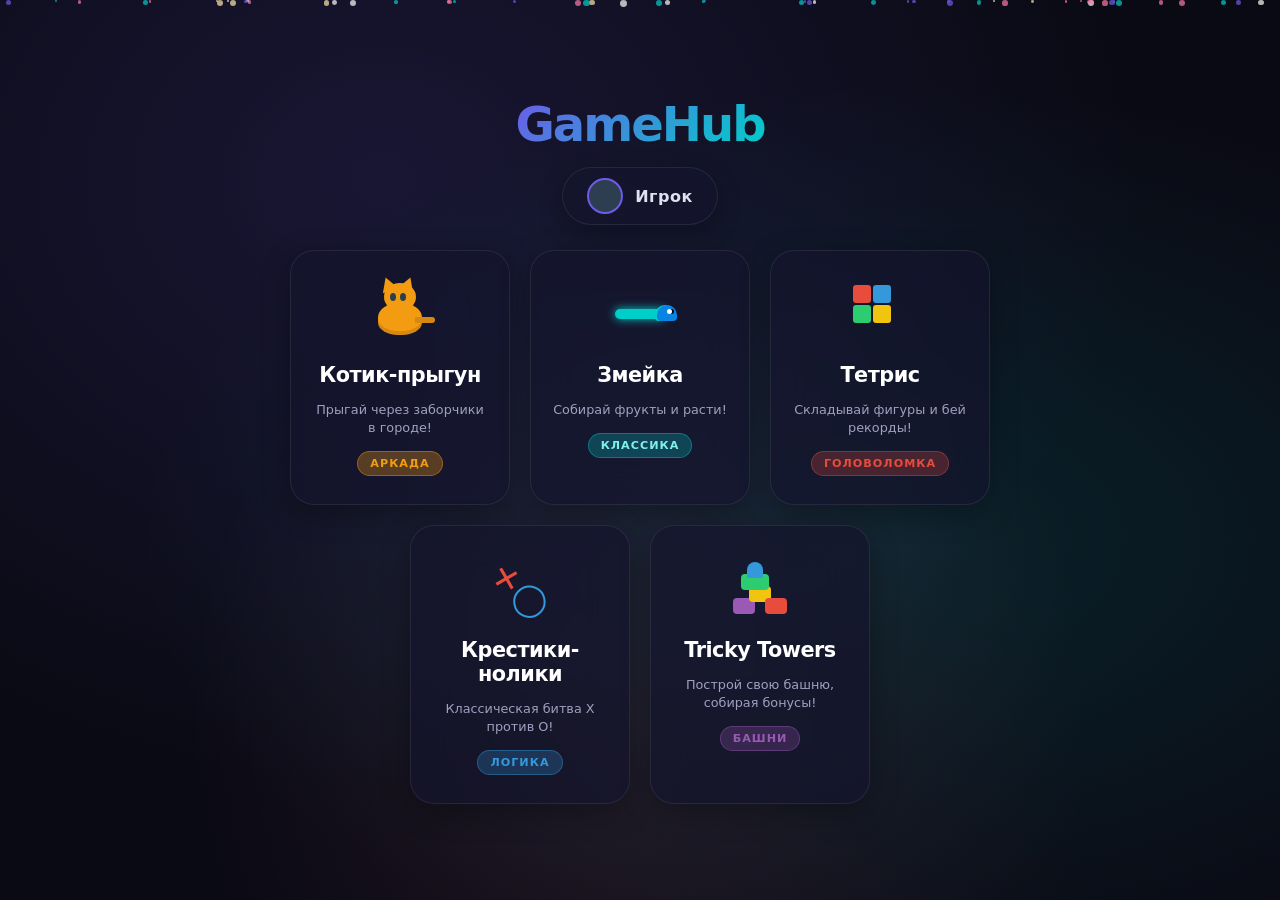
==== PortalGames/index.html @ b92e4eea "Add files via upload" ====
<!DOCTYPE html>
<html lang="ru">
<head>
    <meta charset="UTF-8">
    <meta name="viewport" content="width=device-width, initial-scale=1.0">
    <title>GameHub — Меню</title>
    <style>
        :root {
            --bg: #0a0a14;
            --surface: #14142b;
            --accent: #6c5ce7;
            --accent2: #00cec9;
            --accent3: #fd79a8;
            --text: #e0e0f0;
            --text2: #a0a0c0;
            --glass: rgba(20, 20, 45, 0.7);
            --border: rgba(255, 255, 255, 0.08);
            --radius: 24px;
        }

        * { margin: 0; padding: 0; box-sizing: border-box; }

        body {
            font-family: 'Segoe UI', 'Inter', system-ui, sans-serif;
            background: var(--bg);
            color: var(--text);
            min-height: 100vh;
            display: flex;
            align-items: center;
            justify-content: center;
            overflow-x: hidden;
            background-image:
                radial-gradient(ellipse at 30% 20%, rgba(108, 92, 231, 0.15) 0%, transparent 60%),
                radial-gradient(ellipse at 70% 60%, rgba(0, 206, 201, 0.12) 0%, transparent 60%),
                radial-gradient(ellipse at 50% 80%, rgba(253, 121, 168, 0.1) 0%, transparent 50%);
            opacity: 0;
            transition: opacity 0.4s ease;
        }

        body.fade-in { opacity: 1; }

        .particles {
            position: fixed; top: 0; left: 0; width: 100%; height: 100%; pointer-events: none; z-index: 0;
        }
        .particle {
            position: absolute; border-radius: 50%; background: white; animation: floatUp linear infinite;
            opacity: 0.7;
        }
        @keyframes floatUp {
            0% { transform: translateY(100vh) scale(0.7); opacity: 0.5; }
            100% { transform: translateY(-10vh) scale(1.3); opacity: 0.9; }
        }

        .app-container {
            position: relative; z-index: 1; width: 100%; max-width: 800px; padding: 20px;
        }

        .header {
            text-align: center;
            margin-bottom: 15px;
        }
        .header .logo {
            font-size: 3rem; font-weight: 900; letter-spacing: -2px;
            background: linear-gradient(135deg, var(--accent), var(--accent2), var(--accent3));
            -webkit-background-clip: text; background-clip: text; -webkit-text-fill-color: transparent;
            animation: logoShimmer 4s ease-in-out infinite; background-size: 200% 200%;
            display: inline-block;
        }
        @keyframes logoShimmer {
            0%, 100% { background-position: 0% 50%; }
            50% { background-position: 100% 50%; }
        }

        .user-bar {
            display: flex;
            justify-content: center;
            margin-bottom: 25px;
        }
        .profile-btn {
            display: flex;
            align-items: center;
            gap: 12px;
            background: var(--glass);
            backdrop-filter: blur(20px);
            border: 1px solid var(--border);
            border-radius: 50px;
            padding: 10px 24px;
            cursor: pointer;
            transition: all 0.35s;
            text-decoration: none;
            color: var(--text);
            font-weight: 600;
            box-shadow: 0 8px 25px rgba(0,0,0,0.3);
        }
        .profile-btn:hover {
            background: rgba(108,92,231,0.15);
            border-color: rgba(255,255,255,0.2);
            box-shadow: 0 0 20px rgba(108,92,231,0.4);
            transform: translateY(-2px);
        }
        .profile-avatar {
            width: 36px; height: 36px;
            border-radius: 50%;
            background: #2c3e50;
            background-size: cover;
            background-position: center;
            border: 2px solid var(--accent);
            flex-shrink: 0;
        }
        .profile-nick {
            font-size: 1rem;
            letter-spacing: 0.5px;
        }

        .games-grid {
            display: flex;
            flex-wrap: wrap;
            justify-content: center;
            gap: 20px;
        }

        .game-card {
            background: var(--glass);
            backdrop-filter: blur(20px);
            border: 1px solid var(--border);
            border-radius: var(--radius);
            padding: 28px 22px;
            cursor: pointer;
            transition: transform 0.35s ease, box-shadow 0.35s ease, border-color 0.35s;
            text-align: center;
            box-shadow: 0 8px 30px rgba(0,0,0,0.3);
            display: flex;
            flex-direction: column;
            align-items: center;
            gap: 14px;
            text-decoration: none;
            color: inherit;
            flex: 0 1 220px;
        }
        .game-card:hover {
            transform: translateY(-8px) scale(1.03);
            border-color: rgba(255,255,255,0.2);
            box-shadow: 0 20px 50px rgba(108,92,231,0.3), 0 0 0 1px rgba(255,255,255,0.1) inset;
        }
        .game-card:active { transform: scale(0.96); }

        /* CSS-иконки */
        .icon-cat, .icon-snake, .icon-tetris, .icon-tic-tac-toe, .icon-tricky-towers {
            width: 70px; height: 70px; position: relative; display: inline-block;
        }
        .icon-cat .cat-body {
            position: absolute; width: 44px; height: 28px; background: #f39c12; border-radius: 50% 50% 45% 45%;
            left: 13px; top: 24px; box-shadow: 0 4px 0 #d68910;
            animation: catBounce 2s infinite ease-in-out;
        }
        .icon-cat .cat-head {
            position: absolute; width: 32px; height: 28px; background: #f39c12; border-radius: 50%;
            left: 19px; top: 4px; z-index: 1;
        }
        .icon-cat .ear-left, .icon-cat .ear-right {
            position: absolute; width: 0; height: 0;
            border-left: 8px solid transparent; border-right: 8px solid transparent; border-bottom: 14px solid #f39c12;
            z-index: 0;
        }
        .icon-cat .ear-left { left: 15px; top: -2px; transform: rotate(-20deg); }
        .icon-cat .ear-right { left: 35px; top: -2px; transform: rotate(20deg); }
        .icon-cat .eyes {
            position: absolute; width: 6px; height: 8px; background: #2c3e50; border-radius: 50%;
            left: 25px; top: 14px; box-shadow: 10px 0 0 #2c3e50; z-index: 2;
            animation: blink 3s infinite;
        }
        .icon-cat .tail {
            position: absolute; width: 20px; height: 6px; background: #d68910; border-radius: 0 10px 10px 0;
            left: 50px; top: 38px; transform-origin: left center;
            animation: tailWag 1.5s infinite ease-in-out;
        }
        @keyframes catBounce {
            0%,100% { transform: translateY(0); }
            50% { transform: translateY(-6px); }
        }
        @keyframes tailWag {
            0%,100% { transform: rotate(0deg); }
            25% { transform: rotate(20deg); }
            75% { transform: rotate(-20deg); }
        }
        @keyframes blink {
            0%,90%,100% { transform: scaleY(1); }
            95% { transform: scaleY(0.1); }
        }

        .icon-snake .snake-body {
            position: absolute; width: 50px; height: 10px; background: #00cec9; border-radius: 20px;
            left: 10px; top: 30px; animation: snakeMove 2s infinite alternate ease-in-out;
            box-shadow: 0 0 10px #00cec9;
        }
        .icon-snake .snake-head {
            position: absolute; width: 20px; height: 16px; background: #0984e3; border-radius: 10px 10px 4px 4px;
            left: 52px; top: 26px; box-shadow: -2px 0 0 #00cec9;
            animation: snakeHead 2s infinite alternate ease-in-out;
        }
        .icon-snake .snake-eye {
            position: absolute; width: 5px; height: 5px; background: #fff; border-radius: 50%;
            left: 62px; top: 30px; box-shadow: 2px 0 0 #000;
        }
        @keyframes snakeMove {
            0% { transform: translateX(0) rotate(-10deg); }
            100% { transform: translateX(6px) rotate(5deg); }
        }
        @keyframes snakeHead {
            0% { transform: translateX(0); }
            100% { transform: translateX(6px); }
        }

        .icon-tetris .block {
            position: absolute; width: 18px; height: 18px; border-radius: 3px;
            animation: tetrisFloat 2s infinite ease-in-out;
        }
        .icon-tetris .b1 { background: #e74c3c; left: 8px; top: 6px; }
        .icon-tetris .b2 { background: #3498db; left: 28px; top: 6px; }
        .icon-tetris .b3 { background: #2ecc71; left: 8px; top: 26px; }
        .icon-tetris .b4 { background: #f1c40f; left: 28px; top: 26px; }
        @keyframes tetrisFloat {
            0%,100% { transform: translateY(0); }
            50% { transform: translateY(-4px); }
        }

        .icon-tic-tac-toe {
            width: 70px; height: 70px; position: relative; display: flex; align-items: center; justify-content: center;
        }
        .icon-tic-tac-toe .x-mark, .icon-tic-tac-toe .o-mark {
            position: absolute; font-size: 32px; font-weight: bold;
        }
        .icon-tic-tac-toe .x-mark {
            color: #e74c3c; left: 8px; top: 6px; transform: rotate(15deg);
            animation: xFloat 1.5s infinite alternate;
        }
        .icon-tic-tac-toe .o-mark {
            color: #3498db; right: 8px; bottom: 6px; transform: rotate(-10deg);
            animation: oFloat 1.5s infinite alternate;
        }
        @keyframes xFloat {
            0% { transform: rotate(15deg) translateY(0); }
            100% { transform: rotate(15deg) translateY(-3px); }
        }
        @keyframes oFloat {
            0% { transform: rotate(-10deg) translateY(0); }
            100% { transform: rotate(-10deg) translateY(3px); }
        }

        /* Иконка Tricky Towers */
        .icon-tricky-towers {
            width: 70px; height: 70px; position: relative; display: flex; align-items: center; justify-content: center;
        }
        .icon-tricky-towers .block {
            position: absolute; width: 22px; height: 16px; border-radius: 4px;
            animation: towerFloat 2s infinite ease-in-out;
        }
        .icon-tricky-towers .b1 { background: #9b59b6; bottom: 10px; left: 8px; animation-delay: 0s; }
        .icon-tricky-towers .b2 { background: #f1c40f; bottom: 22px; left: 24px; animation-delay: 0.2s; }
        .icon-tricky-towers .b3 { background: #e74c3c; bottom: 10px; right: 8px; animation-delay: 0.4s; }
        .icon-tricky-towers .b4 { background: #2ecc71; bottom: 34px; left: 16px; width: 28px; animation-delay: 0.6s; }
        .icon-tricky-towers .b5 { background: #3498db; bottom: 46px; left: 22px; width: 16px; animation-delay: 0.8s; border-radius: 8px 8px 2px 2px; }
        @keyframes towerFloat {
            0%,100% { transform: translateY(0) rotate(0deg); }
            50% { transform: translateY(-3px) rotate(2deg); }
        }

        .game-title { font-size: 1.3rem; font-weight: 700; letter-spacing: -0.5px; color: #fff; }
        .game-desc { font-size: 0.8rem; color: var(--text2); line-height: 1.4; }
        .game-badge {
            display: inline-block; padding: 5px 12px; border-radius: 20px; font-size: 0.7rem;
            font-weight: 700; letter-spacing: 1px; text-transform: uppercase;
        }
        .badge-cat { background: rgba(243,156,18,0.3); color: #f39c12; border: 1px solid rgba(243,156,18,0.4); }
        .badge-snake { background: rgba(0,206,201,0.25); color: #80f0ec; border: 1px solid rgba(0,206,201,0.4); }
        .badge-tetris { background: rgba(231,76,60,0.25); color: #e74c3c; border: 1px solid rgba(231,76,60,0.4); }
        .badge-tic-tac-toe { background: rgba(52,152,219,0.25); color: #3498db; border: 1px solid rgba(52,152,219,0.4); }
        .badge-tricky-towers { background: rgba(155,89,182,0.25); color: #9b59b6; border: 1px solid rgba(155,89,182,0.4); }
    </style>
</head>
<body>
<div class="particles" id="particles"></div>

<div class="app-container">
    <div class="header">
        <div class="logo">GameHub</div>
    </div>

    <div class="user-bar">
        <a class="profile-btn" href="profile.html" id="profileLink">
            <div class="profile-avatar" id="menuAvatar"></div>
            <span class="profile-nick" id="menuNick">Игрок</span>
        </a>
    </div>

    <div class="games-grid" id="gamesGrid"></div>
</div>

<script>
    (function() {
        window.addEventListener('DOMContentLoaded', () => {
            document.body.classList.add('fade-in');
            loadProfileData();
            renderAllCards();
        });

        // Фоновые частицы
        const pc = document.getElementById('particles');
        for (let i=0; i<55; i++) {
            const p = document.createElement('div'); p.className='particle';
            p.style.left=Math.random()*100+'%'; p.style.width=p.style.height=Math.random()*5+2+'px';
            p.style.background=['#6c5ce7','#00cec9','#fd79a8','#ffeaa7','#fff'][Math.floor(Math.random()*5)];
            p.style.animationDuration=Math.random()*15+10+'s'; p.style.animationDelay=Math.random()*12+'s';
            pc.appendChild(p);
        }

        function loadProfileData() {
            const profile = JSON.parse(localStorage.getItem('gamehub_profile')) || {
                nickname: 'Игрок',
                avatar: 'data:image/svg+xml,%3Csvg xmlns=%22http://www.w3.org/2000/svg%22 viewBox=%220 0 100 100%22%3E%3Ccircle cx=%2250%22 cy=%2240%22 r=%2230%22 fill=%22%23f39c12%22/%3E%3Ccircle cx=%2235%22 cy=%2235%22 r=%224%22 fill=%22%232c3e50%22/%3E%3Ccircle cx=%2265%22 cy=%2235%22 r=%224%22 fill=%22%232c3e50%22/%3E%3Cpath d=%22M40 50 Q50 60 60 50%22 stroke=%22%232c3e50%22 stroke-width=%223%22 fill=%22none%22/%3E%3C/svg%3E'
            };
            document.getElementById('menuAvatar').style.backgroundImage = `url(${profile.avatar})`;
            document.getElementById('menuNick').textContent = profile.nickname;
        }

        const customGames = [];

        window.addCustomGameCard = function({ title, url, description, iconHTML, badgeText, badgeClass } = {}) {
            if (!title || !url) {
                console.error('Ошибка: обязательно укажите title и url');
                return;
            }
            customGames.push({
                title,
                url,
                description: description || 'Новая игра',
                iconHTML: iconHTML || '<div class="icon-default">🎲</div>',
                badgeText: badgeText || null,
                badgeClass: badgeClass || ''
            });
            renderAllCards();
        };

        function renderAllCards() {
            const grid = document.getElementById('gamesGrid');
            grid.innerHTML = '';

            const builtin = [
                {
                    title: 'Котик-прыгун',
                    desc: 'Прыгай через заборчики в городе!',
                    url: 'cat-game.html',
                    icon: `<div class="icon-cat"><div class="ear-left"></div><div class="ear-right"></div><div class="cat-head"></div><div class="cat-body"></div><div class="eyes"></div><div class="tail"></div></div>`,
                    badge: 'Аркада',
                    badgeClass: 'badge-cat'
                },
                {
                    title: 'Змейка',
                    desc: 'Собирай фрукты и расти!',
                    url: 'snake-game.html',
                    icon: `<div class="icon-snake"><div class="snake-body"></div><div class="snake-head"></div><div class="snake-eye"></div></div>`,
                    badge: 'Классика',
                    badgeClass: 'badge-snake'
                },
                {
                    title: 'Тетрис',
                    desc: 'Складывай фигуры и бей рекорды!',
                    url: 'tetris-game.html',
                    icon: `<div class="icon-tetris"><div class="block b1"></div><div class="block b2"></div><div class="block b3"></div><div class="block b4"></div></div>`,
                    badge: 'Головоломка',
                    badgeClass: 'badge-tetris'
                },
                {
                    title: 'Крестики-нолики',
                    desc: 'Классическая битва X против O!',
                    url: 'tictactoe-game.html',
                    icon: `<div class="icon-tic-tac-toe"><span class="x-mark">✕</span><span class="o-mark">◯</span></div>`,
                    badge: 'Логика',
                    badgeClass: 'badge-tic-tac-toe'
                },
                // НОВАЯ КАРТОЧКА Tricky Towers
                {
                    title: 'Tricky Towers',
                    desc: 'Построй свою башню, собирая бонусы!',
                    url: 'tricky-towers.html',
                    icon: `<div class="icon-tricky-towers">
                        <div class="block b1"></div>
                        <div class="block b2"></div>
                        <div class="block b3"></div>
                        <div class="block b4"></div>
                        <div class="block b5"></div>
                    </div>`,
                    badge: 'Башни',
                    badgeClass: 'badge-tricky-towers'
                }
            ];

            const allGames = [...builtin, ...customGames];

            allGames.forEach(game => {
                const card = document.createElement('a');
                card.className = 'game-card';
                card.href = game.url;
                card.innerHTML = `
                    ${game.icon || game.iconHTML}
                    <div class="game-title">${game.title}</div>
                    <div class="game-desc">${game.description || game.desc}</div>
                    ${game.badge ? `<span class="game-badge ${game.badgeClass || ''}">${game.badge}</span>` : (game.badgeText ? `<span class="game-badge ${game.badgeClass || ''}">${game.badgeText}</span>` : '')}
                `;
                card.addEventListener('click', function(e) {
                    e.preventDefault();
                    document.body.classList.add('fade-out');
                    setTimeout(() => { window.location.href = this.href; }, 400);
                });
                grid.appendChild(card);
            });
        }

        const style = document.createElement('style');
        style.textContent = `body.fade-out { opacity: 0; transition: opacity 0.4s ease; }`;
        document.head.appendChild(style);

        document.getElementById('profileLink').addEventListener('click', function(e) {
            e.preventDefault();
            document.body.classList.add('fade-out');
            setTimeout(() => { window.location.href = this.href; }, 400);
        });
    })();
</script>
</body>
</html>
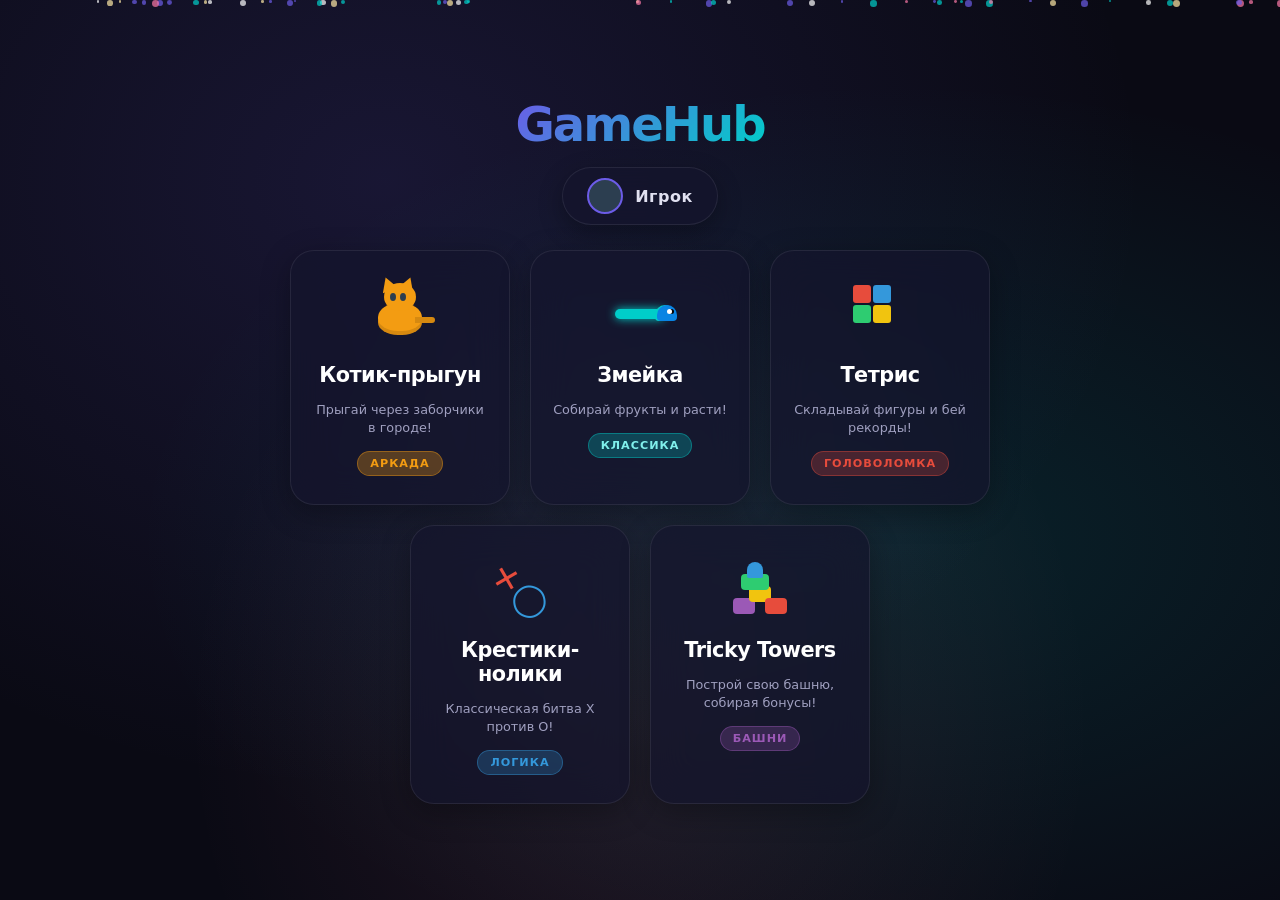
==== commit d55880fd: "Update index.html" ====
--- a/PortalGames/index.html
+++ b/PortalGames/index.html
@@ -3,7 +3,7 @@
 <head>
     <meta charset="UTF-8">
     <meta name="viewport" content="width=device-width, initial-scale=1.0">
-    <title>GameHub — Меню</title>
+    <title>PortalGames</title>
     <style>
         :root {
             --bg: #0a0a14;
@@ -428,4 +428,4 @@
     })();
 </script>
 </body>
-</html>+</html>
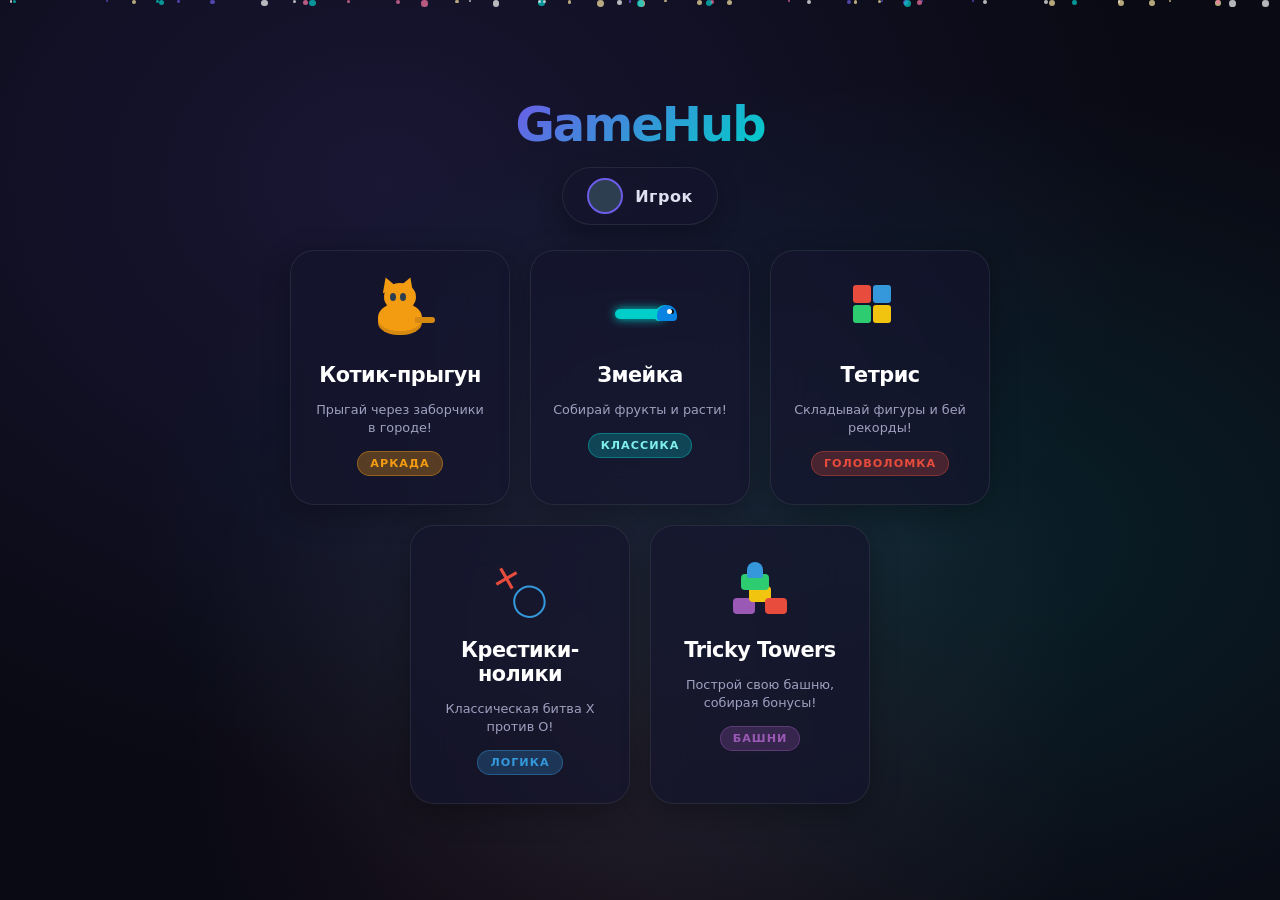
==== commit c10629e8: "Update index.html" ====
--- a/PortalGames/index.html
+++ b/PortalGames/index.html
@@ -144,7 +144,6 @@
         }
         .game-card:active { transform: scale(0.96); }
 
-        /* CSS-иконки */
         .icon-cat, .icon-snake, .icon-tetris, .icon-tic-tac-toe, .icon-tricky-towers {
             width: 70px; height: 70px; position: relative; display: inline-block;
         }
@@ -247,7 +246,6 @@
             100% { transform: rotate(-10deg) translateY(3px); }
         }
 
-        /* Иконка Tricky Towers */
         .icon-tricky-towers {
             width: 70px; height: 70px; position: relative; display: flex; align-items: center; justify-content: center;
         }
@@ -304,7 +302,6 @@
             renderAllCards();
         });
 
-        // Фоновые частицы
         const pc = document.getElementById('particles');
         for (let i=0; i<55; i++) {
             const p = document.createElement('div'); p.className='particle';
@@ -378,7 +375,6 @@
                     badge: 'Логика',
                     badgeClass: 'badge-tic-tac-toe'
                 },
-                // НОВАЯ КАРТОЧКА Tricky Towers
                 {
                     title: 'Tricky Towers',
                     desc: 'Построй свою башню, собирая бонусы!',
